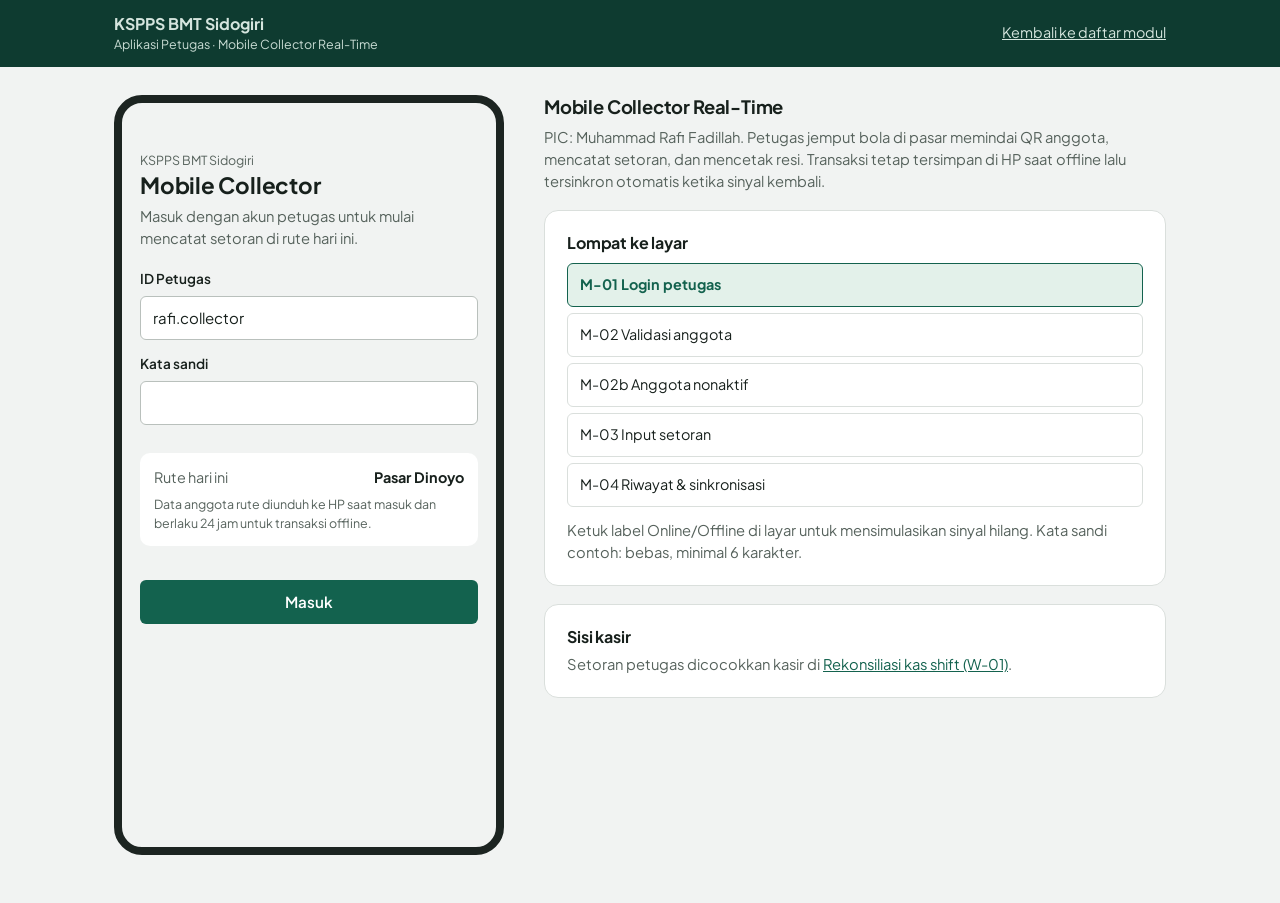
==== petugas.html @ eff4b8c4 "Prototype web UI KSPPS BMT Sidogiri" ====
<!DOCTYPE html>
<html lang="id">
<head>
  <meta charset="utf-8">
  <meta name="viewport" content="width=device-width, initial-scale=1">
  <title>Aplikasi Petugas · Mobile Collector · BMT Sidogiri</title>
  <link rel="preconnect" href="https://fonts.googleapis.com">
  <link rel="preconnect" href="https://fonts.gstatic.com" crossorigin>
  <link href="https://fonts.googleapis.com/css2?family=Plus+Jakarta+Sans:wght@400;500;600;700;800&display=swap" rel="stylesheet">
  <link rel="stylesheet" href="css/style.css">
</head>
<body class="mobile-page">
  <a class="skip-link" href="#main">Lewati ke konten</a>
  <header class="mobile-top">
    <div class="mobile-top-inner">
      <a class="bo-brand" href="index.html"><strong>KSPPS BMT Sidogiri</strong><span>Aplikasi Petugas · Mobile Collector Real-Time</span></a>
      <a href="index.html">Kembali ke daftar modul</a>
    </div>
  </header>

  <main class="mobile-stage" id="main">
    <h1 class="sr-only">Prototype aplikasi petugas lapangan</h1>
    <div class="phone" aria-label="Layar HP petugas">
      <div id="toastAnchor"></div>

      <!-- M-01 Login -->
      <section class="phone-screen" id="m01" aria-labelledby="m01t">
        <div class="m-grow" style="padding-top:28px">
          <p class="m-note">KSPPS BMT Sidogiri</p>
          <h2 id="m01t" style="font-size:1.4rem;margin:2px 0 6px">Mobile Collector</h2>
          <p style="color:var(--muted);font-size:.92rem;margin-bottom:20px">Masuk dengan akun petugas untuk mulai mencatat setoran di rute hari ini.</p>
          <form id="loginForm" novalidate style="display:grid;gap:14px">
            <div class="field"><label for="lgId">ID Petugas</label><input class="input" id="lgId" autocomplete="username" value="rafi.collector"></div>
            <div class="field"><label for="lgPw">Kata sandi</label><input class="input" id="lgPw" type="password" autocomplete="current-password"></div>
            <span class="field-error" id="lgErr" role="alert"></span>
            <div class="m-card"><div class="m-row" style="padding:0"><span>Rute hari ini</span><strong>Pasar Dinoyo</strong></div>
              <p class="m-note" style="margin-top:6px">Data anggota rute diunduh ke HP saat masuk dan berlaku 24 jam untuk transaksi offline.</p></div>
            <button class="btn btn-primary btn-block" type="submit" style="margin-top:8px">Masuk</button>
          </form>
        </div>
      </section>

      <!-- M-02 Setoran / validasi anggota -->
      <section class="phone-screen" id="m02" hidden aria-labelledby="m02t">
        <div class="m-head"><div><h2 id="m02t">Setoran</h2><p>Rute Pasar Dinoyo</p></div><button type="button" class="net-toggle" data-net></button></div>
        <button type="button" class="scanbox" id="btnScan">
          <span class="scanframe" aria-hidden="true"><i></i><i></i><i></i><i></i></span>
          <span>Arahkan kamera ke QR anggota</span>
          <span class="field-hint">Prototype: ketuk untuk memindai QR contoh anggota 04312</span>
        </button>
        <button type="button" class="btn btn-secondary btn-block" id="btnShowSearch" style="margin:12px 0" aria-expanded="false" aria-controls="searchBox">Cari lewat ID Anggota</button>
        <form id="searchBox" hidden novalidate class="m-card">
          <div class="field"><label for="srcId">ID anggota (5 digit)</label>
            <div class="input-row"><input class="input" id="srcId" inputmode="numeric" maxlength="5" placeholder="contoh 04312"><button class="btn btn-primary" type="submit">Cari</button></div>
            <span class="field-hint">Coba 04312 (aktif) atau 04377 (nonaktif).</span></div>
        </form>
        <div id="memberCard"></div>
        <div class="m-grow"></div>
        <div class="m-foot"><button type="button" class="btn btn-primary btn-block" id="btnToInput" disabled>Lanjut ke setoran</button></div>
      </section>

      <!-- M-03 Input setoran -->
      <section class="phone-screen" id="m03" hidden aria-labelledby="m03t">
        <div class="m-back"><button type="button" data-go="m02" aria-label="Kembali ke Setoran"><svg viewBox="0 0 24 24" aria-hidden="true"><path d="M15 5l-7 7 7 7"/></svg></button><h2 id="m03t" style="font-size:1.2rem">Input setoran</h2></div>
        <div class="m-card" style="margin-top:8px"><div class="m-row" style="padding:0"><strong id="inMember"></strong><span id="inSaldo"></span></div></div>
        <form id="depositForm" novalidate class="m-grow" style="display:flex;flex-direction:column">
          <p class="label" style="font-size:.85rem;font-weight:600;margin-bottom:6px" id="jenisLbl">Jenis transaksi</p>
          <div class="choice" role="group" aria-labelledby="jenisLbl">
            <button type="button" aria-pressed="true" data-jenis="Simpanan">Simpanan</button>
            <button type="button" aria-pressed="false" data-jenis="Angsuran">Angsuran</button>
          </div>
          <div class="field" style="margin-top:14px">
            <label for="nominal">Nominal setoran</label>
            <input class="input amount-input" id="nominal" inputmode="numeric" autocomplete="off" placeholder="Rp 0">
            <span class="field-hint">Batas cabang Rp10.000 sampai Rp5.000.000</span>
          </div>
          <div class="m-card" style="margin-top:12px"><div class="m-row" style="padding:0"><span>Printer resi</span><span class="badge badge-green">Terhubung</span></div></div>
          <div class="m-grow"></div>
          <button class="btn btn-primary btn-block" type="submit">Proses &amp; cetak resi</button>
        </form>
      </section>

      <!-- M-05 Konfirmasi & resi -->
      <section class="phone-screen" id="m05" hidden aria-labelledby="m05t">
        <div class="success-mark" aria-hidden="true"><svg viewBox="0 0 24 24"><path d="M5 12.5l4.5 4.5L19 7.5"/></svg></div>
        <h2 id="m05t" style="text-align:center;font-size:1.15rem" aria-live="polite"></h2>
        <p class="m-note" style="text-align:center;margin:4px 0 14px" id="resiNo"></p>
        <div class="m-card"><ol class="mini-track" id="syncTrack"></ol></div>
        <div class="m-card" id="resiBody"></div>
        <p class="m-note" id="resiNote"></p>
        <div class="m-grow"></div>
        <div class="m-foot" style="grid-template-columns:1fr 1fr">
          <button type="button" class="btn btn-secondary" id="btnReprint">Cetak ulang</button>
          <button type="button" class="btn btn-primary" id="btnDone">Selesai</button>
        </div>
      </section>

      <!-- M-04 Riwayat & sinkronisasi -->
      <section class="phone-screen" id="m04" hidden aria-labelledby="m04t">
        <div class="m-head"><div><h2 id="m04t">Riwayat hari ini</h2><p>Rute Pasar Dinoyo</p></div><button type="button" class="net-toggle" data-net></button></div>
        <div id="syncBanner" aria-live="polite"></div>
        <div class="m-card" id="histList"></div>
        <div class="m-grow"></div>
        <div class="m-foot"><button type="button" class="btn btn-secondary btn-block" id="btnSync"></button></div>
      </section>

      <nav class="tabbar" id="tabbar" hidden aria-label="Menu aplikasi petugas">
        <button type="button" data-tab="m02" aria-current="page">
          <svg viewBox="0 0 24 24" aria-hidden="true"><rect x="4" y="4" width="6" height="6" rx="1"/><rect x="14" y="4" width="6" height="6" rx="1"/><rect x="4" y="14" width="6" height="6" rx="1"/><path d="M14 14h2v2h-2zM18 18h2v2h-2zM14 18h2M18 14h2"/></svg>
          Setoran</button>
        <button type="button" data-tab="m04">
          <svg viewBox="0 0 24 24" aria-hidden="true"><path d="M8 6h12M8 12h12M8 18h12M4 6h.01M4 12h.01M4 18h.01"/></svg>
          <span>Riwayat <span class="tab-count" id="pendCount"></span></span></button>
      </nav>
    </div>

    <aside class="side" aria-labelledby="sideTitle">
      <h2 id="sideTitle">Mobile Collector Real-Time</h2>
      <p>PIC: Muhammad Rafi Fadillah. Petugas jemput bola di pasar memindai QR anggota, mencatat setoran, dan mencetak resi. Transaksi tetap tersimpan di HP saat offline lalu tersinkron otomatis ketika sinyal kembali.</p>
      <div class="card">
        <h3>Lompat ke layar</h3>
        <div class="jump" id="jump">
          <button type="button" data-jump="m01">M-01 Login petugas</button>
          <button type="button" data-jump="m02">M-02 Validasi anggota</button>
          <button type="button" data-jump="m02b">M-02b Anggota nonaktif</button>
          <button type="button" data-jump="m03">M-03 Input setoran</button>
          <button type="button" data-jump="m04">M-04 Riwayat &amp; sinkronisasi</button>
        </div>
        <p class="field-hint" style="margin-top:12px">Ketuk label Online/Offline di layar untuk mensimulasikan sinyal hilang. Kata sandi contoh: bebas, minimal 6 karakter.</p>
      </div>
      <div class="card">
        <h3>Sisi kasir</h3>
        <p style="margin-top:6px">Setoran petugas dicocokkan kasir di <a href="rekonsiliasi.html">Rekonsiliasi kas shift (W-01)</a>.</p>
      </div>
    </aside>
  </main>

  <script src="js/app.js" defer></script>
  <script src="js/petugas.js" defer></script>
</body>
</html>
---- css/style.css ----
/* BMT Mobile Field System: gaya bersama untuk semua modul.
   Token warna dan tipografi diambil dari halaman Ringkasan di Figma "Tugas APS Projek Akhir". */

:root {
  --brand-900: #0e3b30;   /* header back office, identitas hijau BMT */
  --brand-700: #13624e;   /* tombol utama, tab aktif, progres */
  --brand-100: #e3f1ea;
  --accent: #a86f0a;      /* hanya penanda posisi sekarang di jalur status */
  --accent-100: #fbefd6;
  --accent-text: #7a4f00;

  --bg: #f1f3f2;
  --surface: #ffffff;
  --surface-2: #eceeed;
  --line: #dadfdc;
  --text: #17201c;
  --muted: #56625c;

  --red: #b3261e;
  --red-100: #fce4e2;
  --blue: #1f5c99;
  --blue-100: #e3eef8;

  --radius-s: 6px;
  --radius-m: 10px;
  --radius-l: 14px;

  --font: "Plus Jakarta Sans", system-ui, -apple-system, "Segoe UI", sans-serif;
}

*, *::before, *::after { box-sizing: border-box; }

html { -webkit-text-size-adjust: 100%; }
[hidden] { display: none !important; }

body {
  margin: 0;
  font-family: var(--font);
  font-size: 15px;
  line-height: 1.5;
  color: var(--text);
  background: var(--bg);
}

h1, h2, h3, h4 { margin: 0; line-height: 1.25; letter-spacing: -0.01em; }
h1 { font-size: clamp(1.6rem, 2.4vw + 0.8rem, 2rem); font-weight: 700; }
h2 { font-size: 1.15rem; font-weight: 700; }
h3 { font-size: 1rem; font-weight: 700; }
p { margin: 0; }

a { color: var(--brand-700); }

/* Semua kontrol yang bisa dipakai menunjukkan kursor tangan (R-39). */
a[href], button:not(:disabled), summary, select:not(:disabled),
label[for], input[type="checkbox"]:not(:disabled), input[type="radio"]:not(:disabled),
[role="tab"] { cursor: pointer; }
button:disabled, input:disabled, select:disabled { cursor: not-allowed; }

:focus-visible {
  outline: 3px solid var(--accent);
  outline-offset: 2px;
  border-radius: 4px;
}

.sr-only {
  position: absolute; width: 1px; height: 1px; padding: 0; margin: -1px;
  overflow: hidden; clip: rect(0 0 0 0); white-space: nowrap; border: 0;
}

.skip-link {
  position: absolute; left: 12px; top: -60px; z-index: 100;
  background: var(--surface); color: var(--brand-900); padding: 10px 14px;
  border-radius: var(--radius-s); font-weight: 600;
}
.skip-link:focus { top: 12px; }

/* ---------- Tombol ---------- */
.btn {
  display: inline-flex; align-items: center; justify-content: center; gap: 8px;
  min-height: 44px; padding: 0 18px;
  font: inherit; font-weight: 600; font-size: 0.95rem;
  border-radius: var(--radius-s);
  border: 1.5px solid transparent;
  text-decoration: none; white-space: nowrap;
  transition: background-color 0.15s, border-color 0.15s, color 0.15s;
}
.btn-primary { background: var(--brand-700); color: #fff; }
.btn-primary:hover:not(:disabled) { background: var(--brand-900); }
.btn-primary:active:not(:disabled) { background: #072a22; }
.btn-secondary { background: var(--surface); color: var(--brand-700); border-color: var(--brand-700); }
.btn-secondary:hover:not(:disabled) { background: var(--brand-100); }
.btn-secondary:active:not(:disabled) { background: #cfe6da; }
.btn-danger { background: var(--surface); color: var(--red); border-color: var(--red); }
.btn-danger:hover:not(:disabled) { background: var(--red-100); }
.btn-danger:active:not(:disabled) { background: #f8cfcb; }
.btn:disabled {
  background: var(--surface-2); color: #6b736f;
  border: 1.5px dashed #b9c0bc;
}
.btn-block { width: 100%; }
.btn-link {
  background: none; border: 0; padding: 0; min-height: 0;
  color: var(--brand-700); font: inherit; font-weight: 600;
  text-decoration: underline; text-underline-offset: 3px;
}
.btn-link:hover { color: var(--brand-900); }
.btn-link.danger { color: var(--red); }
.btn-link:disabled { color: #6b736f; text-decoration: none; border: 0; background: none; }

/* ---------- Badge status ---------- */
.badge {
  display: inline-block; padding: 2px 8px; border-radius: 5px;
  font-size: 0.78rem; font-weight: 600; white-space: nowrap; line-height: 1.6;
}
.badge-green { background: var(--brand-100); color: var(--brand-700); }
.badge-amber { background: var(--accent-100); color: var(--accent-text); }
.badge-red { background: var(--red-100); color: var(--red); }
.badge-blue { background: var(--blue-100); color: var(--blue); }
.badge-grey { background: var(--surface-2); color: #47504b; }

/* ---------- Field ---------- */
.field { display: flex; flex-direction: column; gap: 6px; min-width: 0; }
.field label, .field .label { font-size: 0.85rem; font-weight: 600; color: var(--text); }
.input, .select, .textarea {
  width: 100%; min-height: 44px; padding: 10px 12px;
  font: inherit; color: var(--text);
  background: var(--surface);
  border: 1.5px solid #b9c0bc; border-radius: var(--radius-s);
}
.textarea { min-height: 80px; resize: vertical; }
.input:hover, .select:hover, .textarea:hover { border-color: #8f9893; }
.input:focus, .select:focus, .textarea:focus { border-color: var(--brand-700); outline: 3px solid rgba(19, 98, 78, 0.25); outline-offset: 0; }
.input[readonly] { background: var(--surface-2); color: var(--muted); }
.input:disabled, .select:disabled, .textarea:disabled { background: var(--surface-2); color: #6b736f; }
.field.has-error .input, .field.has-error .select, .field.has-error .textarea { border-color: var(--red); }
.field-error { color: var(--red); font-size: 0.8rem; font-weight: 500; min-height: 0; }
.field-hint { color: var(--muted); font-size: 0.8rem; }
.input-row { display: flex; gap: 8px; }
.input-row .input { flex: 1; }

.check {
  display: flex; gap: 10px; align-items: flex-start; font-size: 0.9rem;
}
.check input { width: 20px; height: 20px; margin: 2px 0 0; accent-color: var(--brand-700); flex: none; }

/* ---------- Kartu & tata letak ---------- */
.card {
  background: var(--surface);
  border: 1px solid var(--line);
  border-radius: var(--radius-l);
  padding: 22px;
}
.card > h2 { margin-bottom: 16px; }
.card-head { display: flex; align-items: center; justify-content: space-between; gap: 12px; flex-wrap: wrap; margin-bottom: 16px; }
.card-head h2 { margin: 0; }

.notice {
  padding: 12px 16px; border-radius: var(--radius-m); font-size: 0.92rem; font-weight: 500;
}
.notice-amber { background: var(--accent-100); color: var(--accent-text); }
.notice-red { background: var(--red-100); color: var(--red); border: 1px solid #e9a59f; }
.notice-green { background: var(--brand-100); color: var(--brand-700); }

.kv { display: flex; justify-content: space-between; gap: 16px; padding: 10px 0; border-bottom: 1px solid var(--line); font-size: 0.92rem; }
.kv dt { color: var(--muted); }
.kv dd { margin: 0; font-weight: 600; text-align: right; }

.footnote { color: var(--muted); font-size: 0.8rem; margin-top: 28px; }

/* ---------- Tabel ---------- */
.table-wrap { overflow-x: auto; -webkit-overflow-scrolling: touch; position: relative; }
table { width: 100%; border-collapse: collapse; font-size: 0.9rem; }
thead th {
  text-align: left; font-weight: 600; font-size: 0.8rem; color: #47504b;
  background: var(--surface-2); padding: 10px 14px; white-space: nowrap;
}
tbody td { padding: 12px 14px; border-bottom: 1px solid var(--line); vertical-align: middle; }
tbody tr.is-selected td { background: #e8f2ed; }
td .sub { display: block; color: var(--muted); font-size: 0.8rem; }
.num { font-variant-numeric: tabular-nums; white-space: nowrap; }
.stack .card tbody td, .stack .card thead th { padding-left: 10px; padding-right: 10px; }
.row-select {
  background: none; border: 0; padding: 4px 0; font: inherit; font-weight: 700; color: var(--text);
  text-align: left; min-height: 36px;
}
.row-select:hover { color: var(--brand-700); text-decoration: underline; }

/* ---------- Jalur status (motif identitas: titik emas = posisi sekarang) ---------- */
.track {
  list-style: none; margin: 0; padding: 0;
  display: flex; align-items: flex-start;
}
.track li { flex: 1; display: flex; flex-direction: column; align-items: center; text-align: center; position: relative; min-width: 0; }
.track li::before {
  content: ""; position: absolute; top: 13px; left: calc(-50% + 18px); right: calc(50% + 18px);
  height: 2px; background: var(--line);
}
.track li:first-child::before { display: none; }
.track li.done::before, .track li.current::before { background: var(--brand-700); }
.track .dot {
  width: 28px; height: 28px; border-radius: 50%; display: grid; place-items: center;
  font-size: 0.75rem; font-weight: 600; color: var(--muted);
  border: 1.5px solid #8f9893; background: var(--surface); position: relative; z-index: 1;
}
.track li.done .dot { background: var(--brand-700); border-color: var(--brand-700); color: #fff; }
.track li.current .dot { border: 2.5px solid var(--accent); color: var(--accent-text); background: var(--accent-100); }
.track .step-label { margin-top: 8px; font-size: 0.8rem; color: var(--muted); }
.track li.current .step-label, .track li.done .step-label { color: var(--text); font-weight: 600; }
.track .now { margin-top: 6px; }

.track-v { list-style: none; margin: 0; padding: 0; }
.track-v li { display: grid; grid-template-columns: 24px 1fr; gap: 10px; position: relative; padding-bottom: 14px; }
.track-v li::after {
  content: ""; position: absolute; left: 11px; top: 24px; bottom: 0; width: 2px; background: var(--line);
}
.track-v li:last-child::after { display: none; }
.track-v li.done::after { background: var(--brand-700); }
.track-v .dot { width: 24px; height: 24px; border-radius: 50%; border: 1.5px solid #8f9893; background: var(--surface); display: grid; place-items: center; }
.track-v li.done .dot { background: var(--brand-700); border-color: var(--brand-700); }
.track-v li.current .dot { border: 2.5px solid var(--accent); background: var(--accent-100); }
.track-v .t { font-weight: 600; font-size: 0.92rem; }
.track-v .s { font-size: 0.8rem; color: var(--muted); }
.track-v li.current .s { color: var(--accent-text); }

.check-svg { width: 12px; height: 12px; stroke: #fff; stroke-width: 3; fill: none; }

/* ---------- Bar progres ---------- */
.bar { height: 7px; border-radius: 4px; background: var(--surface-2); overflow: hidden; }
.bar > span { display: block; height: 100%; background: var(--brand-700); border-radius: 4px; transition: width 0.3s; }
.bar.weak > span { background: #8a5a00; }

/* ---------- Toast ---------- */
.toast-region {
  position: fixed; right: 20px; bottom: 20px; z-index: 60;
  display: flex; flex-direction: column; gap: 8px; max-width: min(440px, calc(100vw - 40px));
}
.toast {
  background: var(--brand-900); color: #fff; padding: 12px 16px; border-radius: var(--radius-m);
  font-size: 0.9rem; box-shadow: 0 6px 18px rgba(14, 59, 48, 0.25);
  animation: toast-in 0.2s ease-out;
}
@keyframes toast-in { from { opacity: 0; transform: translateY(6px); } to { opacity: 1; transform: none; } }

/* ---------- Dialog ---------- */
dialog.modal {
  border: 0; border-radius: var(--radius-l); padding: 26px; width: min(460px, calc(100vw - 32px));
  color: var(--text); box-shadow: 0 18px 48px rgba(0, 0, 0, 0.25);
}
dialog.modal::backdrop { background: rgba(23, 32, 28, 0.45); }
dialog.modal h2 { margin-bottom: 8px; }
.modal-actions { display: flex; justify-content: flex-end; gap: 10px; margin-top: 20px; flex-wrap: wrap; }

.spinner {
  width: 30px; height: 30px; border-radius: 50%;
  border: 3px solid var(--surface-2); border-top-color: var(--brand-700);
  animation: spin 0.9s linear infinite;
}
@keyframes spin { to { transform: rotate(360deg); } }

.steps-list { list-style: none; padding: 0; margin: 14px 0 0; font-size: 0.92rem; }
.steps-list li { padding: 4px 0; color: var(--muted); }
.steps-list li.ok { color: var(--text); }
.steps-list li.ok::before { content: "\2713  "; color: var(--brand-700); font-weight: 700; }
.steps-list li.wait::before { content: "\2026  "; }

/* ---------- Status data (kosong, memuat, gagal) ---------- */
.state {
  padding: 26px 20px; border-radius: var(--radius-m); text-align: center;
  background: var(--surface-2); display: flex; flex-direction: column; align-items: center; gap: 8px;
}
.state h3 { font-size: 1rem; }
.state p { color: var(--muted); font-size: 0.88rem; max-width: 46ch; }
.state.error { background: var(--red-100); }
.state.error h3, .state.error p { color: var(--red); }
.skeleton { width: 100%; max-width: 420px; display: grid; gap: 8px; justify-items: center; }
.skeleton span { display: block; height: 10px; border-radius: 5px; background: #d4d9d6; }
.skeleton span:nth-child(1) { width: 90%; }
.skeleton span:nth-child(2) { width: 70%; }
.skeleton span:nth-child(3) { width: 80%; }

/* ---------- Panel uji (kontrol khusus prototype) ---------- */
.testbar {
  border: 1.5px dashed #b9c0bc; border-radius: var(--radius-m); background: var(--surface);
  padding: 0 16px; margin-bottom: 20px; font-size: 0.88rem;
}
.testbar summary { padding: 12px 0; font-weight: 600; color: #47504b; min-height: 44px; display: flex; align-items: center; }
.testbar .testbar-body { display: flex; gap: 16px; flex-wrap: wrap; padding-bottom: 16px; align-items: flex-end; }
.testbar .field { min-width: 220px; }

/* ============================================================
   BACK OFFICE (web)
   ============================================================ */
.bo-header { background: var(--brand-900); color: #fff; }
.bo-header-inner {
  max-width: 1440px; margin: 0 auto; padding: 0 28px;
  display: flex; align-items: center; gap: 24px; min-height: 64px;
}
.bo-brand { color: #fff; text-decoration: none; line-height: 1.25; flex: none; }
.bo-brand strong { display: block; font-size: 1rem; }
.bo-brand span { font-size: 0.78rem; color: #c9dcd4; }
.bo-nav { flex: 1; display: flex; justify-content: center; }
.bo-nav ul { list-style: none; display: flex; gap: 4px; margin: 0; padding: 0; }
.bo-nav a {
  display: flex; align-items: center; min-height: 64px; padding: 0 12px;
  color: #d5e5de; text-decoration: none; font-weight: 500; font-size: 0.93rem;
  border-bottom: 3px solid transparent;
}
.bo-nav a:hover { color: #fff; }
.bo-nav a[aria-current="page"] { color: #fff; font-weight: 700; border-bottom-color: var(--accent); }
.bo-role {
  flex: none; background: rgba(255, 255, 255, 0.1); border-radius: var(--radius-s);
  padding: 7px 12px; font-size: 0.8rem; font-weight: 600;
}

.subnav { background: var(--surface); border-bottom: 1px solid var(--line); }
.subnav-inner { max-width: 1440px; margin: 0 auto; padding: 0 28px; display: flex; gap: 8px; overflow-x: auto; }
.subnav [role="tab"] {
  background: none; border: 0; border-bottom: 3px solid transparent;
  min-height: 48px; padding: 0 12px; font: inherit; font-size: 0.93rem; color: var(--muted); white-space: nowrap;
}
.subnav [role="tab"]:hover { color: var(--text); }
.subnav [role="tab"][aria-selected="true"] { color: var(--brand-700); font-weight: 700; border-bottom-color: var(--brand-700); }

.bo-main { max-width: 1440px; margin: 0 auto; padding: 32px 28px 48px; }
.page-head { margin-bottom: 22px; }
.page-head p { color: var(--muted); margin-top: 6px; }

.layout-2 { display: grid; grid-template-columns: minmax(0, 1fr) 400px; gap: 22px; align-items: start; }
.stack { display: grid; gap: 22px; }
.layout-2 > *, .stack > *, .form-grid > * { min-width: 0; }

.form-grid { display: grid; grid-template-columns: 1fr 1fr; gap: 16px 18px; }
.form-grid .full { grid-column: 1 / -1; }
.form-section { color: var(--brand-700); font-size: 0.98rem; font-weight: 700; margin: 6px 0 -4px; grid-column: 1 / -1; }

.dropzone {
  border: 1.5px dashed #8f9893; border-radius: var(--radius-m); background: var(--bg);
  padding: 24px; text-align: center; display: block;
}
.dropzone.is-over { border-color: var(--brand-700); background: var(--brand-100); }
.dropzone strong { display: block; font-size: 0.95rem; }
.dropzone span { color: var(--muted); font-size: 0.82rem; }
.chips { display: flex; gap: 8px; flex-wrap: wrap; margin-top: 10px; }
.chip { display: inline-flex; align-items: center; gap: 6px; background: var(--surface-2); border-radius: 5px; padding: 2px 4px 2px 8px; font-size: 0.82rem; }
.chip button { background: none; border: 0; width: 28px; height: 28px; border-radius: 4px; font-size: 1rem; color: var(--muted); }
.chip button:hover { background: #d4d9d6; color: var(--text); }

.actions { display: flex; justify-content: flex-end; gap: 10px; flex-wrap: wrap; margin-top: 22px; }

.member-head { display: flex; gap: 12px; align-items: center; margin-bottom: 14px; }
.avatar-initial {
  width: 40px; height: 40px; border-radius: 50%; background: var(--brand-100); color: var(--brand-700);
  display: grid; place-items: center; font-weight: 700; font-size: 0.85rem; flex: none;
}
.member-head .name { font-weight: 700; }
.member-head .meta { font-size: 0.8rem; color: var(--muted); }
.member-head .badge { margin-left: auto; }
.minis { display: grid; grid-template-columns: repeat(3, 1fr); gap: 8px; margin-bottom: 16px; }
.mini { background: var(--surface-2); border-radius: var(--radius-s); padding: 8px 10px; }
.mini span { display: block; font-size: 0.75rem; color: var(--muted); }
.mini strong { font-size: 0.88rem; white-space: nowrap; }
.rules { margin: 0; padding-left: 18px; display: grid; gap: 6px; font-size: 0.92rem; }

.score-top { display: grid; grid-template-columns: auto 1fr; gap: 24px; align-items: end; padding-bottom: 18px; border-bottom: 1px solid var(--line); margin-bottom: 18px; }
.score-num { font-size: 3.4rem; font-weight: 800; line-height: 1; letter-spacing: -0.03em; }
.score-num small { font-size: 1.05rem; font-weight: 600; color: var(--muted); letter-spacing: 0; }
.score-rec { display: flex; gap: 10px; align-items: center; flex-wrap: wrap; margin-top: 10px; font-size: 0.92rem; font-weight: 600; }
.scale-head { display: flex; justify-content: space-between; gap: 10px; font-size: 0.78rem; color: var(--muted); margin-bottom: 8px; }
.scale-head strong { color: var(--text); }
.scale { position: relative; display: grid; grid-template-columns: 60fr 20fr 20fr; gap: 3px; height: 12px; }
.scale span:nth-child(1) { background: var(--red); border-radius: 3px 0 0 3px; }
.scale span:nth-child(2) { background: #8a5a00; }
.scale span:nth-child(3) { background: var(--brand-700); border-radius: 0 3px 3px 0; }
.scale .marker { position: absolute; top: -4px; width: 3px; height: 20px; background: var(--text); border-radius: 2px; transform: translateX(-50%); }
.legend { display: flex; gap: 14px; flex-wrap: wrap; margin-top: 8px; font-size: 0.78rem; color: var(--muted); }
.legend i { display: inline-block; width: 9px; height: 9px; border-radius: 2px; margin-right: 5px; vertical-align: 0; }
.factor { padding: 10px 0; }
.factor-head { display: flex; justify-content: space-between; gap: 10px; align-items: center; margin-bottom: 8px; font-size: 0.92rem; }
.factor.weak .factor-head { color: #7a4f00; }
.factor-head strong { font-variant-numeric: tabular-nums; }

.kpi-strip { display: grid; grid-template-columns: repeat(4, 1fr); background: var(--surface); border: 1px solid var(--line); border-radius: var(--radius-l); margin-bottom: 22px; }
.kpi { padding: 18px 22px; border-left: 1px solid var(--line); }
.kpi:first-child { border-left: 0; }
.kpi span { display: block; font-size: 0.8rem; color: var(--muted); }
.kpi strong { font-size: 1.2rem; font-variant-numeric: tabular-nums; }
.kpi .red { color: var(--red); }

.filters { display: grid; grid-template-columns: repeat(auto-fit, minmax(170px, 1fr)); gap: 14px; align-items: end; }
.filters .filter-actions { display: flex; gap: 10px; }

.seg { display: flex; gap: 8px; flex-wrap: wrap; margin-bottom: 18px; }
.seg button {
  min-height: 44px; padding: 0 14px; border-radius: var(--radius-s);
  border: 1.5px solid #8f9893; background: var(--surface); font: inherit; font-weight: 600; color: var(--text);
}
.seg button:hover { border-color: var(--brand-700); }
.seg button[aria-pressed="true"] { background: var(--brand-700); border-color: var(--brand-700); color: #fff; }
.seg .count { font-weight: 500; font-size: 0.8rem; margin-left: 6px; opacity: 0.85; }

.diff { display: flex; justify-content: space-between; align-items: center; padding: 12px 14px; border-radius: var(--radius-s); font-weight: 600; margin: 12px 0; }
.diff.ok { background: var(--brand-100); color: var(--brand-700); }
.diff.bad { background: var(--red-100); color: var(--red); }

.version { border: 1.5px solid var(--line); background: var(--bg); border-radius: var(--radius-m); padding: 12px 14px; margin-bottom: 10px; }
.version.active { border-color: var(--brand-700); background: var(--brand-100); }
.version .vh { display: flex; gap: 10px; align-items: center; }
.version .vh strong { font-size: 1.05rem; }
.version p { font-size: 0.8rem; color: var(--muted); margin-top: 4px; }
.version p.w { color: var(--text); font-weight: 600; }

.weight-row { display: grid; grid-template-columns: 1fr 110px; gap: 16px; align-items: center; padding: 14px 0; border-bottom: 1px solid var(--line); }
.weight-row .src { font-size: 0.78rem; color: var(--muted); margin: 2px 0 8px; }
.weight-row .bar { max-width: 460px; }
.pct { position: relative; }
.pct .input { padding-right: 32px; text-align: right; }
.pct::after { content: "%"; position: absolute; right: 12px; top: 50%; transform: translateY(-50%); color: var(--muted); }

.list-row { display: flex; justify-content: space-between; align-items: center; gap: 12px; padding: 12px 0; border-bottom: 1px solid var(--line); }
.list-row .sub { display: block; font-size: 0.8rem; color: var(--muted); }

/* ============================================================
   APLIKASI HP (petugas & anggota)
   ============================================================ */
.mobile-page { min-height: 100vh; }
.mobile-top {
  background: var(--brand-900); color: #fff;
}
.mobile-top-inner { max-width: 1100px; margin: 0 auto; padding: 14px 24px; display: flex; align-items: center; justify-content: space-between; gap: 16px; flex-wrap: wrap; }
.mobile-top a { color: #d5e5de; font-size: 0.9rem; }
.mobile-top a:hover { color: #fff; }
.mobile-stage { max-width: 1100px; margin: 0 auto; padding: 28px 24px 48px; display: grid; grid-template-columns: 390px minmax(0, 1fr); gap: 40px; align-items: start; }

.phone {
  width: 390px; height: 800px; max-height: calc(100vh - 140px); min-height: 640px;
  background: var(--bg); border-radius: 28px; border: 8px solid #1c2421;
  overflow: hidden; display: flex; flex-direction: column; position: relative;
}
.phone-screen { flex: 1; overflow-y: auto; padding: 20px 18px; display: flex; flex-direction: column; }
.phone-screen[hidden] { display: none; }
.m-head { display: flex; justify-content: space-between; align-items: flex-start; gap: 10px; margin-bottom: 16px; }
.m-head h2 { font-size: 1.2rem; }
.m-head p { font-size: 0.8rem; color: var(--muted); }
.m-back { display: flex; align-items: center; gap: 6px; }
.m-back button { width: 44px; height: 44px; margin-left: -12px; background: none; border: 0; border-radius: 8px; display: grid; place-items: center; }
.m-back button:hover { background: var(--surface-2); }
.m-back svg { width: 20px; height: 20px; stroke: var(--text); stroke-width: 2.2; fill: none; }
.m-card { background: var(--surface); border-radius: var(--radius-m); padding: 14px; margin-bottom: 12px; }
.m-grow { flex: 1; }
.m-foot { margin-top: 16px; display: grid; gap: 10px; }
.m-row { display: flex; justify-content: space-between; gap: 10px; padding: 7px 0; font-size: 0.9rem; }
.m-row span { color: var(--muted); }
.m-row strong { font-variant-numeric: tabular-nums; }
.m-note { font-size: 0.78rem; color: var(--muted); }

.net-toggle {
  border: 0; border-radius: 6px; padding: 4px 10px; min-height: 32px; font: inherit; font-size: 0.78rem; font-weight: 700;
  background: var(--brand-100); color: var(--brand-700);
}
.net-toggle[aria-pressed="false"] { background: var(--red-100); color: var(--red); }

.tabbar { display: flex; background: var(--surface); border-top: 1px solid var(--line); flex: none; }
.tabbar button {
  flex: 1; min-height: 60px; background: none; border: 0; font: inherit; font-size: 0.78rem; color: var(--muted);
  display: flex; flex-direction: column; align-items: center; justify-content: center; gap: 3px; border-top: 3px solid transparent;
}
.tabbar button[aria-current="page"] { color: var(--brand-700); font-weight: 700; border-top-color: var(--brand-700); }
.tabbar svg { width: 20px; height: 20px; stroke: currentColor; stroke-width: 1.8; fill: none; }
.tabbar .tab-count { background: var(--accent-100); color: var(--accent-text); border-radius: 4px; padding: 0 6px; font-size: 0.72rem; font-weight: 700; }

.scanbox {
  width: 100%; background: var(--surface); border: 0; border-radius: var(--radius-m); padding: 26px 16px;
  display: grid; place-items: center; gap: 10px; font: inherit; color: var(--muted); font-size: 0.85rem;
}
.scanbox:hover { background: #f8faf9; }
.scanframe { width: 150px; height: 96px; position: relative; }
.scanframe i { position: absolute; width: 26px; height: 26px; border: 3px solid var(--brand-900); }
.scanframe i:nth-child(1) { top: 0; left: 0; border-right: 0; border-bottom: 0; border-radius: 6px 0 0 0; }
.scanframe i:nth-child(2) { top: 0; right: 0; border-left: 0; border-bottom: 0; border-radius: 0 6px 0 0; }
.scanframe i:nth-child(3) { bottom: 0; left: 0; border-right: 0; border-top: 0; border-radius: 0 0 0 6px; }
.scanframe i:nth-child(4) { bottom: 0; right: 0; border-left: 0; border-top: 0; border-radius: 0 0 6px 0; }

.choice { display: grid; grid-template-columns: 1fr 1fr; gap: 8px; }
.choice button {
  min-height: 48px; border-radius: var(--radius-s); border: 1.5px solid #8f9893; background: var(--surface);
  font: inherit; font-weight: 600; color: var(--text);
}
.choice button[aria-pressed="true"] { border-color: var(--brand-700); background: var(--brand-100); color: var(--brand-700); }
.amount-input { font-size: 1.6rem; font-weight: 700; min-height: 60px; }

.success-mark { width: 56px; height: 56px; border-radius: 50%; background: var(--brand-100); display: grid; place-items: center; margin: 6px auto 12px; }
.success-mark svg { width: 26px; height: 26px; stroke: var(--brand-700); stroke-width: 3; fill: none; }

.mini-track { display: flex; justify-content: space-between; align-items: center; gap: 4px; }
.mini-track li { list-style: none; display: flex; flex-direction: column; align-items: center; gap: 4px; font-size: 0.72rem; color: var(--muted); flex: 1; text-align: center; }
.mini-track { padding: 0; margin: 0; }
.mini-track .d { width: 12px; height: 12px; border-radius: 50%; background: var(--line); }
.mini-track li.done .d { background: var(--brand-700); }
.mini-track li.current .d { background: var(--accent-100); border: 2.5px solid var(--accent); width: 16px; height: 16px; }
.mini-track li.current, .mini-track li.done { color: var(--text); font-weight: 600; }

.hist-item { padding: 12px 0; border-bottom: 1px solid var(--line); }
.hist-item:last-child { border-bottom: 0; }
.hist-item .top { display: flex; justify-content: space-between; gap: 8px; font-weight: 600; font-size: 0.92rem; }
.hist-item .bottom { display: flex; justify-content: space-between; gap: 8px; align-items: center; margin-top: 4px; font-size: 0.8rem; color: var(--muted); }
.hist-item .why { color: var(--red); font-size: 0.78rem; margin-top: 4px; }

/* Anggota */
.pin-dots { display: flex; justify-content: center; gap: 14px; margin: 22px 0; }
.pin-dots i { width: 14px; height: 14px; border-radius: 50%; border: 2px solid #8f9893; }
.pin-dots i.on { background: var(--brand-700); border-color: var(--brand-700); }
.keypad { display: grid; grid-template-columns: repeat(3, 1fr); gap: 10px; }
.keypad button {
  min-height: 56px; border-radius: var(--radius-m); border: 1px solid var(--line); background: var(--surface);
  font: inherit; font-size: 1.3rem; font-weight: 500; color: var(--text);
}
.keypad button:hover { background: #f8faf9; }
.keypad button:active { background: var(--surface-2); }
.keypad button.small { font-size: 0.85rem; font-weight: 600; }
.keypad button.bio { background: var(--brand-100); color: var(--brand-700); border-color: #b5d6c6; }

.balance { background: var(--brand-900); color: #fff; border-radius: var(--radius-l); padding: 18px; margin-bottom: 12px; }
.balance span { font-size: 0.8rem; color: #c9dcd4; }
.balance strong { display: block; font-size: 1.8rem; letter-spacing: -0.02em; }
.balance small { font-size: 0.76rem; color: #c9dcd4; }
.chipbar { display: flex; gap: 8px; margin-bottom: 12px; flex-wrap: wrap; }
.chipbar button {
  min-height: 40px; padding: 0 12px; border-radius: var(--radius-s); border: 1.5px solid #8f9893; background: var(--surface);
  font: inherit; font-size: 0.85rem; font-weight: 600; color: var(--text);
}
.chipbar button[aria-pressed="true"] { background: var(--brand-700); border-color: var(--brand-700); color: #fff; }
.tx { display: flex; justify-content: space-between; gap: 10px; padding: 12px 0; border-bottom: 1px solid var(--line); font-size: 0.9rem; }
.tx:last-child { border-bottom: 0; }
.tx .n { font-weight: 600; }
.tx .m { font-size: 0.78rem; color: var(--muted); }
.tx .plus { color: var(--brand-700); font-weight: 700; white-space: nowrap; }
.tx .minus { font-weight: 700; white-space: nowrap; }

.notif {
  width: 100%; text-align: left; background: none; border: 0; border-bottom: 1px solid var(--line);
  padding: 12px 4px 12px 18px; font: inherit; color: var(--text); position: relative; display: block;
}
.notif:hover { background: #f8faf9; }
.notif.unread::before { content: ""; position: absolute; left: 4px; top: 19px; width: 8px; height: 8px; border-radius: 50%; background: var(--brand-700); }
.notif strong { display: block; font-size: 0.92rem; }
.notif span { display: block; font-size: 0.8rem; color: var(--muted); }
.notif .sr-state { position: absolute; }

.push {
  position: absolute; left: 10px; right: 10px; top: 10px; z-index: 5;
  background: var(--surface); border-radius: var(--radius-m); box-shadow: 0 8px 24px rgba(0, 0, 0, 0.18);
  border: 0; padding: 12px 14px; text-align: left; font: inherit; color: var(--text);
  animation: toast-in 0.25s ease-out;
}
.push small { display: block; font-size: 0.72rem; color: var(--muted); }
.push strong { display: block; font-size: 0.95rem; }
.push span { font-size: 0.8rem; color: var(--muted); }

.qr { width: 180px; height: 180px; margin: 8px auto; display: block; }

.side h2 { margin-bottom: 8px; }
.side p { color: var(--muted); font-size: 0.92rem; }
.side .card { margin-top: 18px; }
.jump { display: grid; gap: 6px; margin-top: 10px; }
.jump button {
  text-align: left; min-height: 44px; padding: 0 12px; border-radius: var(--radius-s); border: 1px solid var(--line);
  background: var(--surface); font: inherit; font-size: 0.9rem; color: var(--text);
}
.jump button:hover { border-color: var(--brand-700); }
.jump button[aria-current="true"] { border-color: var(--brand-700); background: var(--brand-100); font-weight: 700; color: var(--brand-700); }

/* ============================================================
   INDEX
   ============================================================ */
.index-main { max-width: 1180px; margin: 0 auto; padding: 48px 28px 64px; }
.eyebrow-text { color: var(--brand-700); font-weight: 700; font-size: 0.85rem; margin-bottom: 6px; }
.index-main .lead { color: var(--muted); max-width: 72ch; margin-top: 10px; }
.module-table { margin-top: 30px; background: var(--surface); border: 1px solid var(--line); border-radius: var(--radius-l); overflow: hidden; }
.module-table td:first-child a { font-weight: 700; }
.flows { display: grid; grid-template-columns: 1fr 1fr; gap: 22px; margin-top: 26px; }
.flow { background: var(--brand-100); border-radius: var(--radius-l); padding: 18px 20px; }
.flow h2 { color: var(--brand-700); font-size: 1rem; margin-bottom: 6px; }
.flow p { font-size: 0.92rem; }

/* ============================================================
   RESPONSIF
   ============================================================ */
@media (max-width: 1180px) {
  .layout-2 { grid-template-columns: minmax(0, 1fr) 340px; }
  .bo-nav a { padding: 0 8px; font-size: 0.88rem; }
}

@media (max-width: 980px) {
  .bo-header-inner { flex-wrap: wrap; gap: 0 16px; padding: 10px 20px 0; }
  .bo-brand { order: 1; }
  .bo-role { order: 2; margin-left: auto; }
  .bo-nav { order: 3; flex-basis: 100%; min-width: 0; justify-content: flex-start; overflow-x: auto; }
  .bo-nav a { min-height: 48px; }
  .layout-2 { grid-template-columns: 1fr; }
  .kpi-strip { grid-template-columns: 1fr 1fr; }
  .kpi:nth-child(3) { border-left: 0; }
  .kpi:nth-child(n+3) { border-top: 1px solid var(--line); }
  .mobile-stage { grid-template-columns: 1fr; justify-items: center; }
  .side { width: 100%; max-width: 560px; }
  .flows { grid-template-columns: 1fr; }
}

@media (max-width: 640px) {
  body { font-size: 14.5px; }
  .bo-main, .subnav-inner { padding-left: 16px; padding-right: 16px; }
  .bo-main { padding-top: 22px; }
  .card { padding: 16px; }
  .form-grid { grid-template-columns: 1fr; }
  .track .step-label { font-size: 0.7rem; }
  .track .now .badge { font-size: 0.68rem; padding: 1px 5px; }
  .score-top { grid-template-columns: 1fr; }
  .minis { grid-template-columns: 1fr 1fr; }
  .kpi-strip { grid-template-columns: 1fr; }
  .kpi { border-left: 0; border-top: 1px solid var(--line); }
  .kpi:first-child { border-top: 0; }
  .actions .btn, .modal-actions .btn { flex: 1 1 auto; }
  .weight-row { grid-template-columns: 1fr 96px; }
  .mobile-stage { padding: 0 0 32px; }
  .phone { width: 100%; border: 0; border-radius: 0; height: auto; min-height: calc(100vh - 56px); max-height: none; }
  .side { padding: 0 16px; }
  .index-main { padding: 32px 16px 48px; }
  .mobile-top-inner { padding: 12px 16px; }
}

@media (prefers-reduced-motion: reduce) {
  *, *::before, *::after { animation-duration: 0.01ms !important; animation-iteration-count: 1 !important; transition-duration: 0.01ms !important; }
  .spinner { animation: none; border-top-color: var(--brand-700); }
}

@media print {
  .bo-header, .subnav, .testbar, .actions, .toast-region, .filters, .btn { display: none !important; }
  body { background: #fff; }
  .card { border: 0; }
}
.mobile-top .bo-brand { order: 0; }
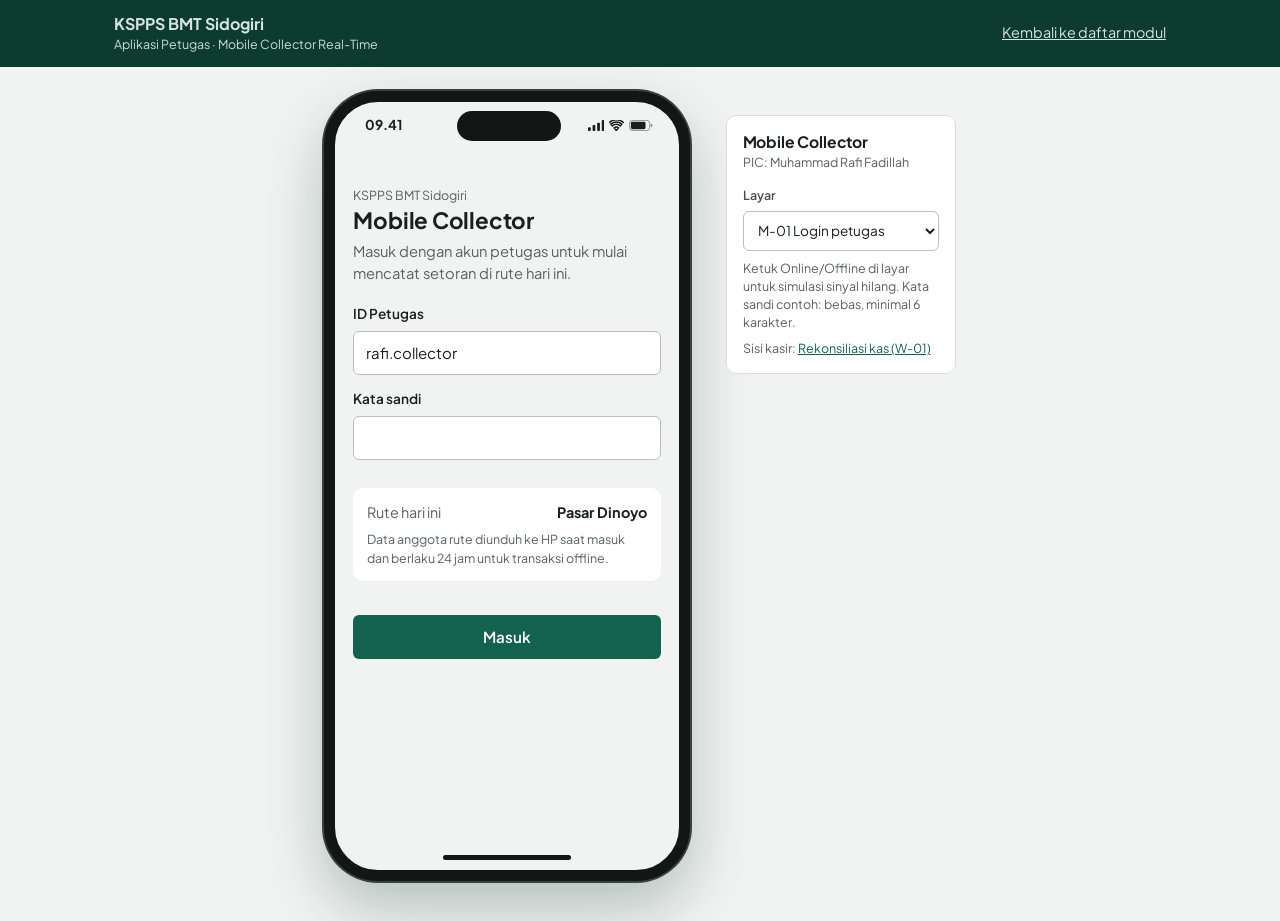
==== commit f0cd955a: "Bingkai HP realistis dan pilihan layar ringkas" ====
--- a/petugas.html
+++ b/petugas.html
@@ -21,6 +21,15 @@
   <main class="mobile-stage" id="main">
     <h1 class="sr-only">Prototype aplikasi petugas lapangan</h1>
     <div class="phone" aria-label="Layar HP petugas">
+      <div class="phone-status" aria-hidden="true">
+        <span class="ps-time">09.41</span>
+        <span class="ps-island"></span>
+        <span class="ps-icons">
+          <svg viewBox="0 0 18 12"><rect x="0" y="8" width="3" height="4" rx="1"/><rect x="5" y="5.5" width="3" height="6.5" rx="1"/><rect x="10" y="3" width="3" height="9" rx="1"/><rect x="15" y="0" width="3" height="12" rx="1"/></svg>
+          <svg viewBox="0 0 16 12"><path d="M8 11.5l2.4-2.9a3.6 3.6 0 00-4.8 0zM3.6 6.4a6.6 6.6 0 018.8 0l1.6-1.9a9.1 9.1 0 00-12 0zM.4 2.6a11.6 11.6 0 0115.2 0" fill="none" stroke="currentColor" stroke-width="1.6" stroke-linecap="round"/></svg>
+          <svg viewBox="0 0 26 12"><rect x=".5" y=".5" width="22" height="11" rx="3" fill="none" stroke="currentColor" opacity=".45"/><rect x="2" y="2" width="16" height="8" rx="1.6"/><rect x="23.6" y="4" width="1.8" height="4" rx=".9" opacity=".45"/></svg>
+        </span>
+      </div>
       <div id="toastAnchor"></div>
 
       <!-- M-01 Login -->
@@ -112,26 +121,23 @@
           <svg viewBox="0 0 24 24" aria-hidden="true"><path d="M8 6h12M8 12h12M8 18h12M4 6h.01M4 12h.01M4 18h.01"/></svg>
           <span>Riwayat <span class="tab-count" id="pendCount"></span></span></button>
       </nav>
+      <div class="home-bar" aria-hidden="true"><span></span></div>
     </div>
 
     <aside class="side" aria-labelledby="sideTitle">
-      <h2 id="sideTitle">Mobile Collector Real-Time</h2>
-      <p>PIC: Muhammad Rafi Fadillah. Petugas jemput bola di pasar memindai QR anggota, mencatat setoran, dan mencetak resi. Transaksi tetap tersimpan di HP saat offline lalu tersinkron otomatis ketika sinyal kembali.</p>
-      <div class="card">
-        <h3>Lompat ke layar</h3>
-        <div class="jump" id="jump">
-          <button type="button" data-jump="m01">M-01 Login petugas</button>
-          <button type="button" data-jump="m02">M-02 Validasi anggota</button>
-          <button type="button" data-jump="m02b">M-02b Anggota nonaktif</button>
-          <button type="button" data-jump="m03">M-03 Input setoran</button>
-          <button type="button" data-jump="m04">M-04 Riwayat &amp; sinkronisasi</button>
-        </div>
-        <p class="field-hint" style="margin-top:12px">Ketuk label Online/Offline di layar untuk mensimulasikan sinyal hilang. Kata sandi contoh: bebas, minimal 6 karakter.</p>
-      </div>
-      <div class="card">
-        <h3>Sisi kasir</h3>
-        <p style="margin-top:6px">Setoran petugas dicocokkan kasir di <a href="rekonsiliasi.html">Rekonsiliasi kas shift (W-01)</a>.</p>
-      </div>
+      <h2 id="sideTitle">Mobile Collector</h2>
+      <p class="side-pic">PIC: Muhammad Rafi Fadillah</p>
+      <label class="side-label" for="jumpSel">Layar</label>
+      <select class="select side-select" id="jumpSel">
+        <option value="m01">M-01 Login petugas</option>
+        <option value="m02">M-02 Validasi anggota</option>
+        <option value="m02b">M-02b Anggota nonaktif</option>
+        <option value="m03">M-03 Input setoran</option>
+        <option value="m05" disabled>M-05 Konfirmasi &amp; resi (lewat M-03)</option>
+        <option value="m04">M-04 Riwayat &amp; sinkronisasi</option>
+      </select>
+      <p class="side-hint">Ketuk Online/Offline di layar untuk simulasi sinyal hilang. Kata sandi contoh: bebas, minimal 6 karakter.</p>
+      <p class="side-hint">Sisi kasir: <a href="rekonsiliasi.html">Rekonsiliasi kas (W-01)</a></p>
     </aside>
   </main>
 
--- a/css/style.css
+++ b/css/style.css
@@ -429,14 +429,30 @@
 .mobile-top-inner { max-width: 1100px; margin: 0 auto; padding: 14px 24px; display: flex; align-items: center; justify-content: space-between; gap: 16px; flex-wrap: wrap; }
 .mobile-top a { color: #d5e5de; font-size: 0.9rem; }
 .mobile-top a:hover { color: #fff; }
-.mobile-stage { max-width: 1100px; margin: 0 auto; padding: 28px 24px 48px; display: grid; grid-template-columns: 390px minmax(0, 1fr); gap: 40px; align-items: start; }
-
+.mobile-stage {
+  max-width: 1100px; margin: 0 auto; padding: 24px 24px 40px;
+  display: grid; grid-template-columns: auto 230px; justify-content: center; gap: 36px; align-items: start;
+}
+
+/* Bingkai HP: proporsi layar 390 x 844 (19,5:9), tinggi menyesuaikan jendela browser. */
 .phone {
-  width: 390px; height: 800px; max-height: calc(100vh - 140px); min-height: 640px;
-  background: var(--bg); border-radius: 28px; border: 8px solid #1c2421;
+  height: min(844px, calc(100vh - 110px)); min-height: 640px; aspect-ratio: 390 / 844;
+  background: var(--bg); border-radius: 54px; border: 11px solid #121614;
+  box-shadow: 0 0 0 2px #3a413d, 0 26px 60px rgba(14, 59, 48, 0.28);
   overflow: hidden; display: flex; flex-direction: column; position: relative;
 }
-.phone-screen { flex: 1; overflow-y: auto; padding: 20px 18px; display: flex; flex-direction: column; }
+.phone-status {
+  flex: none; height: 48px; padding: 0 26px 0 30px;
+  display: grid; grid-template-columns: 1fr auto 1fr; align-items: center;
+  font-size: 0.85rem; font-weight: 700; color: var(--text);
+}
+.ps-island { width: 104px; height: 30px; border-radius: 20px; background: #121614; }
+.ps-icons { display: flex; justify-content: flex-end; align-items: center; gap: 5px; }
+.ps-icons svg { height: 11px; width: auto; fill: currentColor; color: var(--text); }
+.home-bar { flex: none; height: 24px; display: grid; place-items: center; }
+.home-bar span { width: 128px; height: 5px; border-radius: 3px; background: #121614; }
+.tabbar:not([hidden]) + .home-bar { background: var(--surface); }
+.phone-screen { flex: 1; overflow-y: auto; padding: 8px 18px 20px; display: flex; flex-direction: column; }
 .phone-screen[hidden] { display: none; }
 .m-head { display: flex; justify-content: space-between; align-items: flex-start; gap: 10px; margin-bottom: 16px; }
 .m-head h2 { font-size: 1.2rem; }
@@ -547,7 +563,7 @@
 .notif .sr-state { position: absolute; }
 
 .push {
-  position: absolute; left: 10px; right: 10px; top: 10px; z-index: 5;
+  position: absolute; left: 10px; right: 10px; top: 50px; z-index: 5;
   background: var(--surface); border-radius: var(--radius-m); box-shadow: 0 8px 24px rgba(0, 0, 0, 0.18);
   border: 0; padding: 12px 14px; text-align: left; font: inherit; color: var(--text);
   animation: toast-in 0.25s ease-out;
@@ -558,16 +574,18 @@
 
 .qr { width: 180px; height: 180px; margin: 8px auto; display: block; }
 
-.side h2 { margin-bottom: 8px; }
-.side p { color: var(--muted); font-size: 0.92rem; }
-.side .card { margin-top: 18px; }
-.jump { display: grid; gap: 6px; margin-top: 10px; }
-.jump button {
-  text-align: left; min-height: 44px; padding: 0 12px; border-radius: var(--radius-s); border: 1px solid var(--line);
-  background: var(--surface); font: inherit; font-size: 0.9rem; color: var(--text);
-}
-.jump button:hover { border-color: var(--brand-700); }
-.jump button[aria-current="true"] { border-color: var(--brand-700); background: var(--brand-100); font-weight: 700; color: var(--brand-700); }
+/* Panel kecil di samping HP untuk pindah layar saat pengujian. */
+.side {
+  position: sticky; top: 24px; margin-top: 24px;
+  background: var(--surface); border: 1px solid var(--line); border-radius: var(--radius-m); padding: 16px;
+}
+.side h2 { font-size: 0.98rem; }
+.side .side-pic { color: var(--muted); font-size: 0.78rem; margin-top: 2px; }
+.side .side-label { display: block; font-size: 0.78rem; font-weight: 600; color: #47504b; margin: 14px 0 6px; }
+.side-select { min-height: 40px; padding: 7px 10px; font-size: 0.85rem; }
+.side .side-hint { color: var(--muted); font-size: 0.78rem; margin-top: 8px; line-height: 1.45; }
+.side-actions { display: grid; gap: 6px; }
+.btn-sm { min-height: 36px; padding: 0 12px; font-size: 0.82rem; justify-content: flex-start; }
 
 /* ============================================================
    INDEX
@@ -601,7 +619,7 @@
   .kpi:nth-child(3) { border-left: 0; }
   .kpi:nth-child(n+3) { border-top: 1px solid var(--line); }
   .mobile-stage { grid-template-columns: 1fr; justify-items: center; }
-  .side { width: 100%; max-width: 560px; }
+  .side { position: static; width: 100%; max-width: 390px; margin-top: 0; }
   .flows { grid-template-columns: 1fr; }
 }
 
@@ -621,8 +639,11 @@
   .actions .btn, .modal-actions .btn { flex: 1 1 auto; }
   .weight-row { grid-template-columns: 1fr 96px; }
   .mobile-stage { padding: 0 0 32px; }
-  .phone { width: 100%; border: 0; border-radius: 0; height: auto; min-height: calc(100vh - 56px); max-height: none; }
-  .side { padding: 0 16px; }
+  .phone { width: 100%; border: 0; border-radius: 0; box-shadow: none; aspect-ratio: auto; height: auto; min-height: calc(100vh - 56px); }
+  .phone-status, .home-bar { display: none; }
+  .push { top: 10px; }
+  .side { width: calc(100% - 32px); }
+  .side-select, .btn-sm { min-height: 44px; }
   .index-main { padding: 32px 16px 48px; }
   .mobile-top-inner { padding: 12px 16px; }
 }
@@ -638,3 +659,4 @@
   .card { border: 0; }
 }
 .mobile-top .bo-brand { order: 0; }
+.phone-screen h2[tabindex="-1"]:focus { outline: none; }
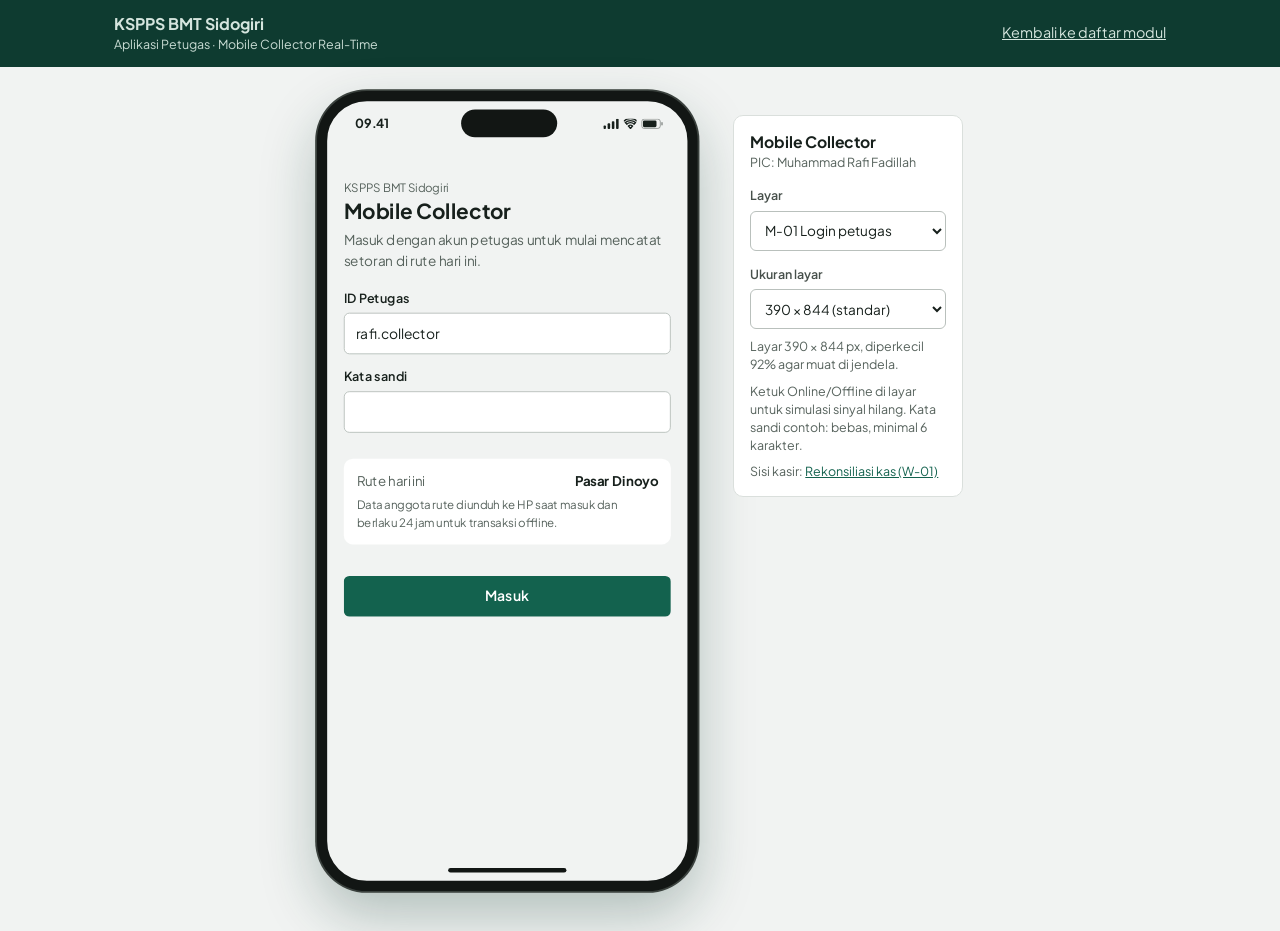
==== commit 6b4132de: "Pilihan ukuran layar iPhone" ====
--- a/petugas.html
+++ b/petugas.html
@@ -20,6 +20,7 @@
 
   <main class="mobile-stage" id="main">
     <h1 class="sr-only">Prototype aplikasi petugas lapangan</h1>
+    <div class="phone-wrap">
     <div class="phone" aria-label="Layar HP petugas">
       <div class="phone-status" aria-hidden="true">
         <span class="ps-time">09.41</span>
@@ -123,6 +124,7 @@
       </nav>
       <div class="home-bar" aria-hidden="true"><span></span></div>
     </div>
+    </div>
 
     <aside class="side" aria-labelledby="sideTitle">
       <h2 id="sideTitle">Mobile Collector</h2>
@@ -136,6 +138,15 @@
         <option value="m05" disabled>M-05 Konfirmasi &amp; resi (lewat M-03)</option>
         <option value="m04">M-04 Riwayat &amp; sinkronisasi</option>
       </select>
+      <label class="side-label" for="sizeSel">Ukuran layar</label>
+      <select class="select side-select" id="sizeSel">
+        <option value="320x568">320 × 568 (minimum)</option>
+        <option value="375x667">375 × 667 (SE / 8)</option>
+        <option value="375x812">375 × 812 (X / mini)</option>
+        <option value="390x844" selected>390 × 844 (standar)</option>
+        <option value="430x932">430 × 932 (Pro Max)</option>
+      </select>
+      <p class="side-hint" id="sizeNote"></p>
       <p class="side-hint">Ketuk Online/Offline di layar untuk simulasi sinyal hilang. Kata sandi contoh: bebas, minimal 6 karakter.</p>
       <p class="side-hint">Sisi kasir: <a href="rekonsiliasi.html">Rekonsiliasi kas (W-01)</a></p>
     </aside>
--- a/css/style.css
+++ b/css/style.css
@@ -434,9 +434,11 @@
   display: grid; grid-template-columns: auto 230px; justify-content: center; gap: 36px; align-items: start;
 }
 
-/* Bingkai HP: proporsi layar 390 x 844 (19,5:9), tinggi menyesuaikan jendela browser. */
+/* Bingkai HP. Lebar dan tinggi diatur js/app.js sesuai pilihan Ukuran layar
+   (layar 390 x 844 px + bezel 11 px), lalu diperkecil dengan transform bila tidak muat. */
+.phone-wrap { position: relative; }
 .phone {
-  height: min(844px, calc(100vh - 110px)); min-height: 640px; aspect-ratio: 390 / 844;
+  width: 412px; height: 866px; transform-origin: top left;
   background: var(--bg); border-radius: 54px; border: 11px solid #121614;
   box-shadow: 0 0 0 2px #3a413d, 0 26px 60px rgba(14, 59, 48, 0.28);
   overflow: hidden; display: flex; flex-direction: column; position: relative;
@@ -452,6 +454,16 @@
 .home-bar { flex: none; height: 24px; display: grid; place-items: center; }
 .home-bar span { width: 128px; height: 5px; border-radius: 3px; background: #121614; }
 .tabbar:not([hidden]) + .home-bar { background: var(--surface); }
+/* iPhone klasik (SE / 8 / 320 px): bezel atas-bawah tebal, tanpa dynamic island dan home indicator. */
+.phone.classic { border-width: 58px 12px; border-radius: 44px; }
+.phone.classic .ps-island { visibility: hidden; }
+.phone.classic .phone-status { height: 28px; padding: 0 16px; font-size: 0.78rem; }
+.phone.classic .home-bar { display: none; }
+.phone.classic .push { top: 32px; }
+.phone-wrap:has(.phone.classic)::after {
+  content: ""; position: absolute; left: 50%; bottom: 9px; width: 40px; height: 40px; margin-left: -20px;
+  border-radius: 50%; border: 2px solid #3a413d;
+}
 .phone-screen { flex: 1; overflow-y: auto; padding: 8px 18px 20px; display: flex; flex-direction: column; }
 .phone-screen[hidden] { display: none; }
 .m-head { display: flex; justify-content: space-between; align-items: flex-start; gap: 10px; margin-bottom: 16px; }
@@ -639,11 +651,14 @@
   .actions .btn, .modal-actions .btn { flex: 1 1 auto; }
   .weight-row { grid-template-columns: 1fr 96px; }
   .mobile-stage { padding: 0 0 32px; }
-  .phone { width: 100%; border: 0; border-radius: 0; box-shadow: none; aspect-ratio: auto; height: auto; min-height: calc(100vh - 56px); }
+  .phone-wrap { width: 100%; }
+  .phone-wrap::after { display: none; }
+  .phone, .phone.classic { width: 100%; border: 0; border-radius: 0; box-shadow: none; height: auto; min-height: calc(100vh - 56px); transform: none; }
   .phone-status, .home-bar { display: none; }
   .push { top: 10px; }
   .side { width: calc(100% - 32px); }
   .side-select, .btn-sm { min-height: 44px; }
+  label[for="sizeSel"], #sizeSel, #sizeNote { display: none; }
   .index-main { padding: 32px 16px 48px; }
   .mobile-top-inner { padding: 12px 16px; }
 }
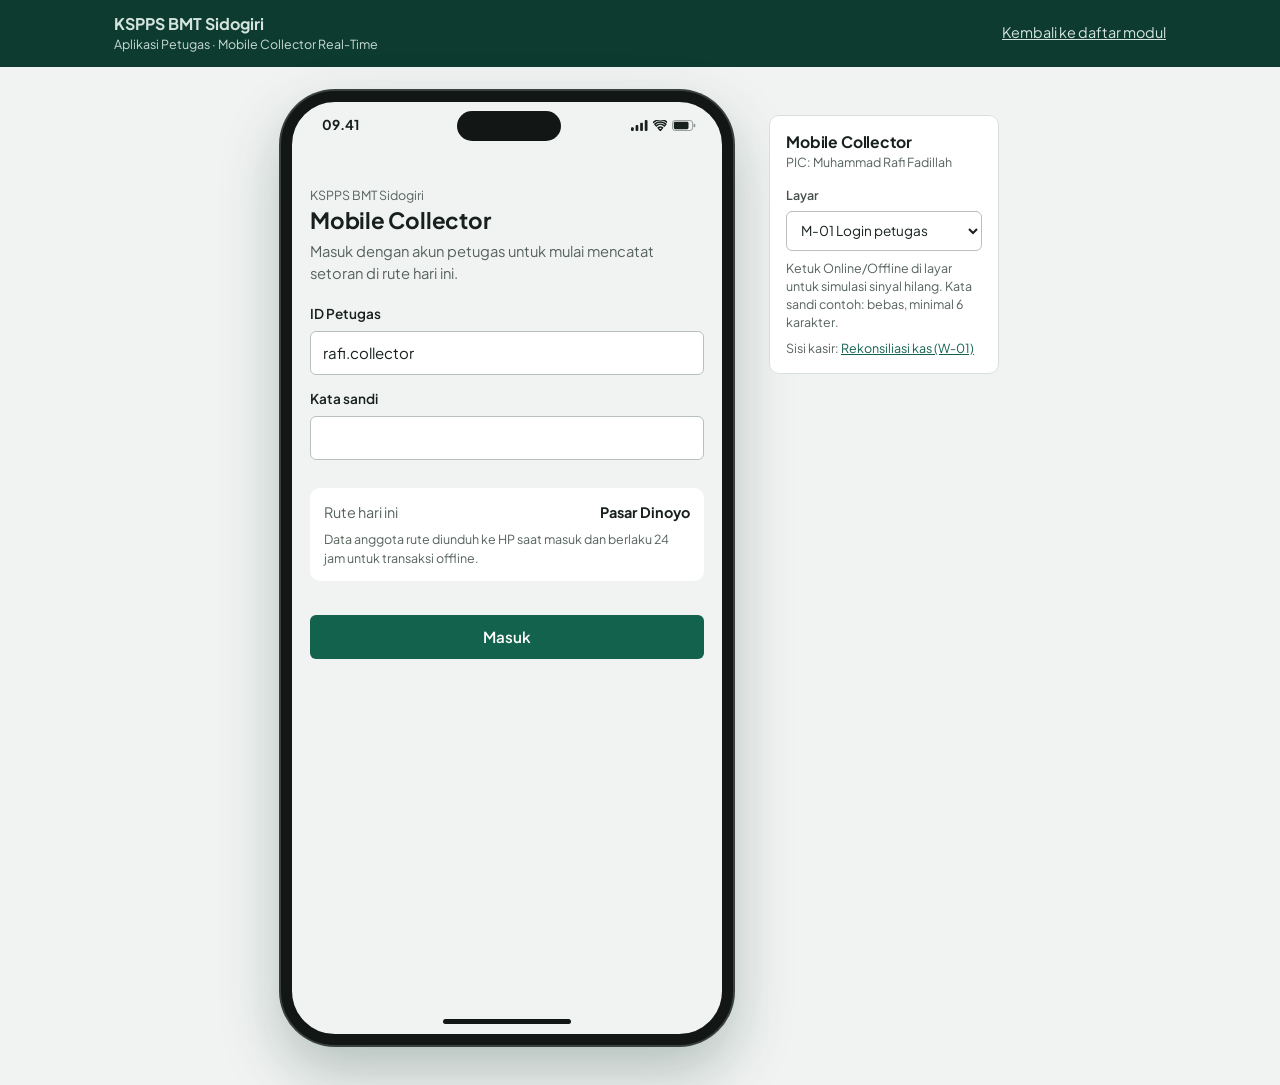
==== commit a9c1fe02: "HP ukuran Pro Max dan hapus scrollbar layar" ====
--- a/petugas.html
+++ b/petugas.html
@@ -138,15 +138,6 @@
         <option value="m05" disabled>M-05 Konfirmasi &amp; resi (lewat M-03)</option>
         <option value="m04">M-04 Riwayat &amp; sinkronisasi</option>
       </select>
-      <label class="side-label" for="sizeSel">Ukuran layar</label>
-      <select class="select side-select" id="sizeSel">
-        <option value="320x568">320 × 568 (minimum)</option>
-        <option value="375x667">375 × 667 (SE / 8)</option>
-        <option value="375x812">375 × 812 (X / mini)</option>
-        <option value="390x844" selected>390 × 844 (standar)</option>
-        <option value="430x932">430 × 932 (Pro Max)</option>
-      </select>
-      <p class="side-hint" id="sizeNote"></p>
       <p class="side-hint">Ketuk Online/Offline di layar untuk simulasi sinyal hilang. Kata sandi contoh: bebas, minimal 6 karakter.</p>
       <p class="side-hint">Sisi kasir: <a href="rekonsiliasi.html">Rekonsiliasi kas (W-01)</a></p>
     </aside>
--- a/css/style.css
+++ b/css/style.css
@@ -434,11 +434,10 @@
   display: grid; grid-template-columns: auto 230px; justify-content: center; gap: 36px; align-items: start;
 }
 
-/* Bingkai HP. Lebar dan tinggi diatur js/app.js sesuai pilihan Ukuran layar
-   (layar 390 x 844 px + bezel 11 px), lalu diperkecil dengan transform bila tidak muat. */
+/* Bingkai HP ukuran iPhone Pro Max: layar 430 x 932 px + bezel 11 px, tampil ukuran asli. */
 .phone-wrap { position: relative; }
 .phone {
-  width: 412px; height: 866px; transform-origin: top left;
+  width: 452px; height: 954px;
   background: var(--bg); border-radius: 54px; border: 11px solid #121614;
   box-shadow: 0 0 0 2px #3a413d, 0 26px 60px rgba(14, 59, 48, 0.28);
   overflow: hidden; display: flex; flex-direction: column; position: relative;
@@ -454,17 +453,9 @@
 .home-bar { flex: none; height: 24px; display: grid; place-items: center; }
 .home-bar span { width: 128px; height: 5px; border-radius: 3px; background: #121614; }
 .tabbar:not([hidden]) + .home-bar { background: var(--surface); }
-/* iPhone klasik (SE / 8 / 320 px): bezel atas-bawah tebal, tanpa dynamic island dan home indicator. */
-.phone.classic { border-width: 58px 12px; border-radius: 44px; }
-.phone.classic .ps-island { visibility: hidden; }
-.phone.classic .phone-status { height: 28px; padding: 0 16px; font-size: 0.78rem; }
-.phone.classic .home-bar { display: none; }
-.phone.classic .push { top: 32px; }
-.phone-wrap:has(.phone.classic)::after {
-  content: ""; position: absolute; left: 50%; bottom: 9px; width: 40px; height: 40px; margin-left: -20px;
-  border-radius: 50%; border: 2px solid #3a413d;
-}
-.phone-screen { flex: 1; overflow-y: auto; padding: 8px 18px 20px; display: flex; flex-direction: column; }
+.phone-screen {
+  flex: 1; overflow-y: auto; overflow-x: hidden; scrollbar-width: none; -ms-overflow-style: none; padding: 8px 18px 20px; display: flex; flex-direction: column; }
+.phone-screen::-webkit-scrollbar { display: none; }
 .phone-screen[hidden] { display: none; }
 .m-head { display: flex; justify-content: space-between; align-items: flex-start; gap: 10px; margin-bottom: 16px; }
 .m-head h2 { font-size: 1.2rem; }
@@ -652,13 +643,11 @@
   .weight-row { grid-template-columns: 1fr 96px; }
   .mobile-stage { padding: 0 0 32px; }
   .phone-wrap { width: 100%; }
-  .phone-wrap::after { display: none; }
-  .phone, .phone.classic { width: 100%; border: 0; border-radius: 0; box-shadow: none; height: auto; min-height: calc(100vh - 56px); transform: none; }
+  .phone { width: 100%; border: 0; border-radius: 0; box-shadow: none; height: auto; min-height: calc(100vh - 56px); }
   .phone-status, .home-bar { display: none; }
   .push { top: 10px; }
   .side { width: calc(100% - 32px); }
   .side-select, .btn-sm { min-height: 44px; }
-  label[for="sizeSel"], #sizeSel, #sizeNote { display: none; }
   .index-main { padding: 32px 16px 48px; }
   .mobile-top-inner { padding: 12px 16px; }
 }
@@ -675,3 +664,4 @@
 }
 .mobile-top .bo-brand { order: 0; }
 .phone-screen h2[tabindex="-1"]:focus { outline: none; }
+.m-row .badge { align-self: flex-start; }
